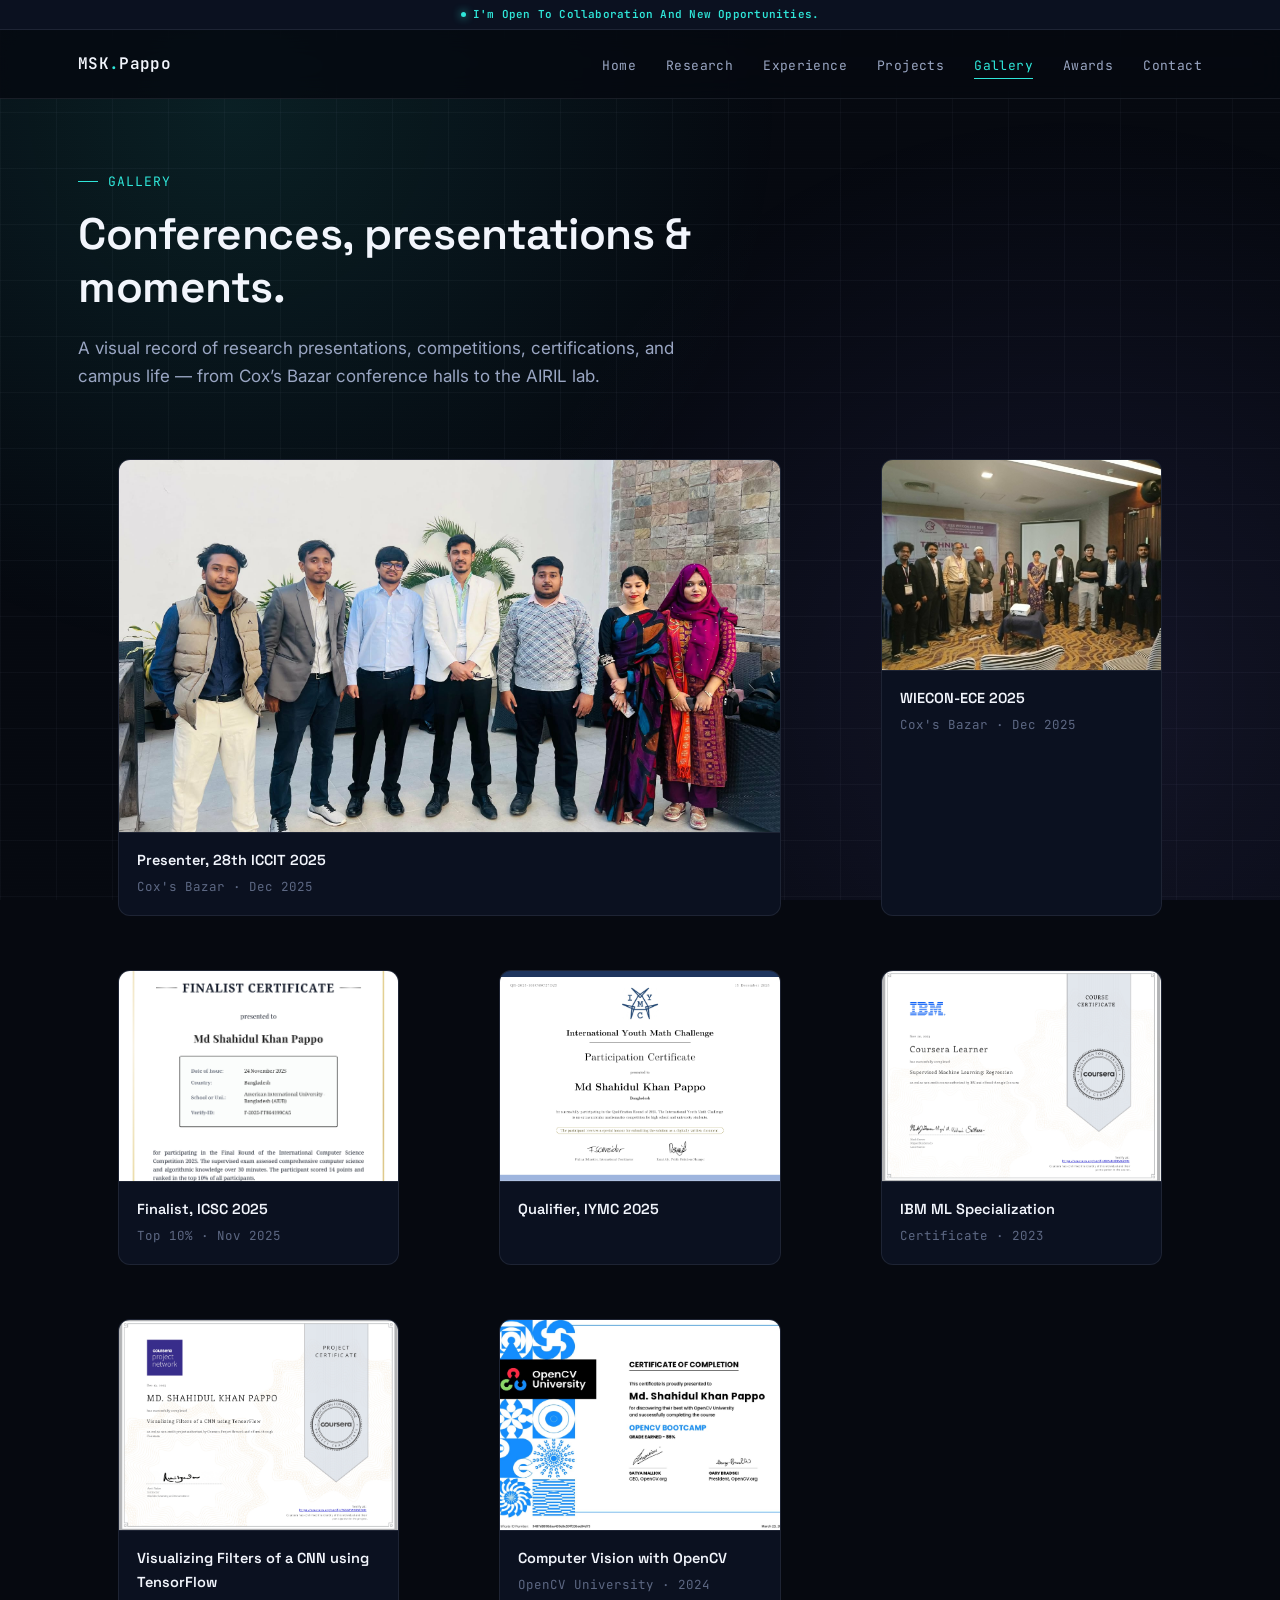
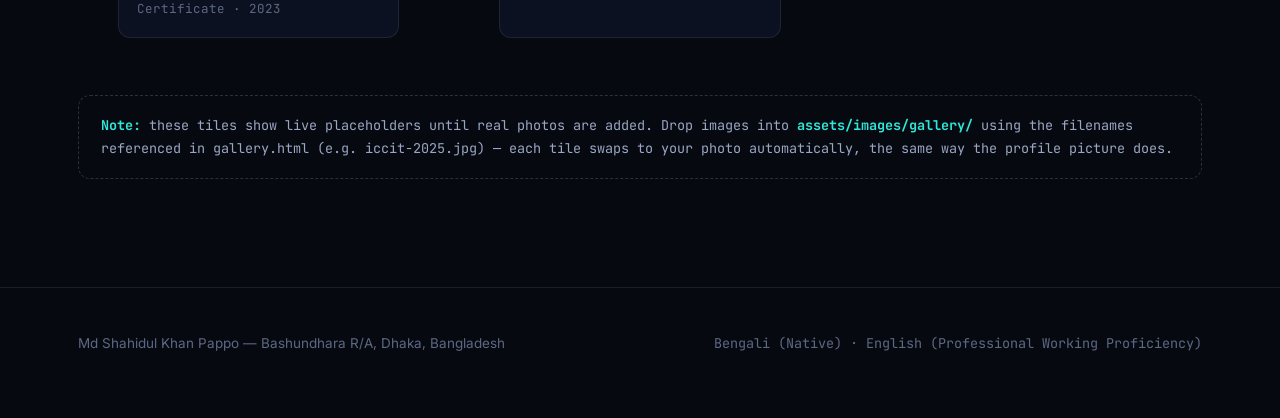
==== gallery.html @ 5ad510ad "Initial commit" ====
<!DOCTYPE html>
<html lang="en">
<head>
<meta charset="UTF-8">
<meta name="viewport" content="width=device-width, initial-scale=1.0">
<title>Gallery — Md Shahidul Khan Pappo</title>
<meta name="description" content="Photo gallery — conferences, presentations, certifications and events attended by Md Shahidul Khan Pappo.">
<link rel="icon" href="assets/images/favicon.svg" type="image/svg+xml">
<link rel="preconnect" href="https://fonts.googleapis.com">
<link rel="preconnect" href="https://fonts.gstatic.com" crossorigin>
<link href="https://fonts.googleapis.com/css2?family=Space+Grotesk:wght@400;500;600;700&family=Inter:wght@400;500;600;700&family=JetBrains+Mono:wght@400;500;600&display=swap" rel="stylesheet">
<link rel="stylesheet" href="css/style.css">
</head>
<body data-page="gallery">

<div id="nav-mount"></div>

<main>
  <section class="section section-tight reveal">
    <p class="section-eyebrow">Gallery</p>
    <h2 class="section-title">Conferences, presentations &amp; moments.</h2>
    <p class="page-lede">A visual record of research presentations, competitions, certifications, and campus life — from Cox&rsquo;s Bazar conference halls to the AIRIL lab.</p>

    <div class="gallery-grid">

      <figure class="gallery-card gallery-card--wide" data-title="Presenter — 28th ICCIT 2025" data-desc="IEEE Bangladesh Section, Cox's Bazar · Dec 19–21, 2025. Presenting RenalAI on explainable CKD prediction.">
        <div class="gallery-media">
          <img src="assets/images/gallery/iccit-2025.jpg" alt="Presenting at ICCIT 2025" onerror="this.style.display='none'; this.nextElementSibling.style.display='flex';">
        </div>
        <figcaption class="gallery-caption">
          <h4>Presenter, 28th ICCIT 2025</h4>
          <p>Cox's Bazar · Dec 2025</p>
        </figcaption>
      </figure>

      <figure class="gallery-card" data-title="Participant — 11th WIECON-ECE 2025" data-desc="IEEE, Cox's Bazar · Dec 22–23, 2025. Presenting OvaSignal AI on ovarian cancer risk prediction.">
        <div class="gallery-media">
          <img src="assets/images/gallery/wiecon-2025.jpg" alt="WIECON-ECE 2025" onerror="this.style.display='none'; this.nextElementSibling.style.display='flex';">
        </div>
        <figcaption class="gallery-caption">
          <h4>WIECON-ECE 2025</h4>
          <p>Cox's Bazar · Dec 2025</p>
        </figcaption>
      </figure>

      <figure class="gallery-card" data-title="Finalist — ICSC 2025" data-desc="International Computer Science Competition — ranked in the top 10% of all global participants, Senior Category.">
        <div class="gallery-media">
          <img src="assets/images/gallery/icsc-2025.jpg" alt="ICSC 2025 Finalist" onerror="this.style.display='none'; this.nextElementSibling.style.display='flex';">
        </div>
        <figcaption class="gallery-caption">
          <h4>Finalist, ICSC 2025</h4>
          <p>Top 10% · Nov 2025</p>
        </figcaption>
      </figure>

      <figure class="gallery-card" data-title="Qualifier — IYMC 2025" data-desc="International Youth Math Challenge — Qualification Round 2025.">
        <div class="gallery-media">
          <img src="assets/images/gallery/iymc-2025.jpg" alt="IYMC 2025 Qualifier" onerror="this.style.display='none'; this.nextElementSibling.style.display='flex';">
        </div>
        <figcaption class="gallery-caption">
          <h4>Qualifier, IYMC 2025</h4>
        </figcaption>
      </figure>

      <figure class="gallery-card" data-title="IBM Machine Learning Specialization" data-desc="Certification covering supervised, unsupervised and deep learning fundamentals.">
        <div class="gallery-media">
          <img src="assets/images/gallery/ibm-ml.jpg" alt="IBM ML Specialization Certificate" onerror="this.style.display='none'; this.nextElementSibling.style.display='flex';">
        </div>
        <figcaption class="gallery-caption">
          <h4>IBM ML Specialization</h4>
          <p>Certificate · 2023</p>
        </figcaption>
      </figure>

      <figure class="gallery-card" data-title="Visualizing Filters of a CNN using TensorFlow" data-desc="Certification covering supervised, unsupervised and deep learning fundamentals.">
        <div class="gallery-media">
          <img src="assets/images/gallery/cnn.jpg" alt="Visualizing Filters of a CNN using TensorFlow" onerror="this.style.display='none'; this.nextElementSibling.style.display='flex';">
        </div>
        <figcaption class="gallery-caption">
          <h4>Visualizing Filters of a CNN using TensorFlow</h4>
          <p>Certificate · 2023</p>
        </figcaption>
      </figure>

      <figure class="gallery-card" data-title="Computer Vision with OpenCV" data-desc="OpenCV University certification in applied computer vision.">
        <div class="gallery-media">
          <img src="assets/images/gallery/opencv-cert.jpg" alt="Computer Vision with OpenCV Certificate" onerror="this.style.display='none'; this.nextElementSibling.style.display='flex';">
        </div>
        <figcaption class="gallery-caption">
          <h4>Computer Vision with OpenCV</h4>
          <p>OpenCV University · 2024</p>
        </figcaption>
      </figure>

    </div>

    <p class="gallery-note">
      <strong>Note:</strong> these tiles show live placeholders until real photos are added. Drop images into
      <strong>assets/images/gallery/</strong> using the filenames referenced in gallery.html (e.g. iccit-2025.jpg) —
      each tile swaps to your photo automatically, the same way the profile picture does.
    </p>
  </section>
</main>

<div id="footer-mount"></div>

<!-- Lightbox -->
<div class="gallery-lightbox" id="galleryLightbox">
  <button class="gallery-lightbox-close" id="galleryLightboxClose">Close ✕</button>
  <div class="gallery-lightbox-inner">
    <div class="gallery-media gallery-lightbox-media" id="galleryLightboxMedia">
      <div class="gallery-placeholder" style="display:flex;">
        <span class="gallery-placeholder-icon" id="galleryLightboxIcon"></span>
      </div>
    </div>
    <div class="gallery-lightbox-body">
      <h4 id="galleryLightboxTitle"></h4>
      <p id="galleryLightboxDesc"></p>
    </div>
  </div>
</div>

<script src="js/script.js"></script>
</body>
</html>
---- css/style.css ----
/* ===========================================================
   MSK Pappo — Portfolio (multi-page)
   Design system: deep-space graphite background with an
   AI-inspired dual accent — electric cyan (primary / signal)
   and violet (secondary / neural). Larger type scale, tighter
   alignment grid, consistent 8px rhythm throughout.
   =========================================================== */

:root {
  --bg: #060910;
  --bg-elevated: #0B1120;
  --surface: #111A2E;
  --surface-hover: #172136;
  --border: rgba(214, 226, 255, 0.09);
  --border-strong: rgba(214, 226, 255, 0.18);

  --text: #F2F5FC;
  --text-muted: #9AA6C3;
  --text-faint: #5D6883;

  /* Primary AI accent — electric cyan (signal / focus) */
  --cyan: #2FE6D9;
  --cyan-rgb: 47, 230, 217;
  --cyan-dim: rgba(47, 230, 217, 0.13);

  /* Secondary AI accent — neural violet (data / depth) */
  --violet: #8E7CFF;
  --violet-rgb: 142, 124, 255;
  --violet-dim: rgba(142, 124, 255, 0.14);

  /* Back-compat aliases used across the stylesheet */
  --gold: var(--cyan);
  --gold-dim: var(--cyan-dim);
  --blue: var(--violet);
  --blue-dim: var(--violet-dim);

  --gradient-ai: linear-gradient(90deg, var(--cyan), var(--violet));

  --font-display: 'Space Grotesk', 'Inter', sans-serif;
  --font-body: 'Inter', sans-serif;
  --font-mono: 'JetBrains Mono', monospace;

  --max-w: 1180px;
  --radius: 12px;
  --radius-lg: 16px;
  --topbar-h: 30px;
}

* { box-sizing: border-box; }

html { scroll-behavior: smooth; }

@media (prefers-reduced-motion: reduce) {
  html { scroll-behavior: auto; }
  * { animation-duration: 0.001ms !important; animation-iteration-count: 1 !important; transition-duration: 0.001ms !important; }
}

body {
  margin: 0;
  background: var(--bg);
  color: var(--text);
  font-family: var(--font-body);
  font-size: 17px;
  line-height: 1.65;
  -webkit-font-smoothing: antialiased;
}

a { color: inherit; text-decoration: none; }
ul { margin: 0; padding: 0; list-style: none; }
h1, h2, h3, h4 { margin: 0; font-family: var(--font-display); }
p { margin: 0; }
img { max-width: 100%; display: block; }

::selection { background: var(--cyan-dim); color: var(--cyan); }

:focus-visible {
  outline: 2px solid var(--cyan);
  outline-offset: 3px;
}

/* Subtle scanline texture */
body::before {
  content: "";
  position: fixed;
  inset: 0;
  pointer-events: none;
  z-index: 0;
  background-image: repeating-linear-gradient(
    to bottom,
    rgba(255,255,255,0.012) 0px,
    rgba(255,255,255,0.012) 1px,
    transparent 1px,
    transparent 3px
  );
  opacity: 0.5;
}

/* Faint AI "circuit / neural grid" backdrop, fixed behind everything */
body::after {
  content: "";
  position: fixed;
  inset: 0;
  z-index: 0;
  pointer-events: none;
  background-image:
    radial-gradient(circle at 18% 12%, rgba(var(--cyan-rgb), 0.10), transparent 42%),
    radial-gradient(circle at 84% 78%, rgba(var(--violet-rgb), 0.10), transparent 46%),
    linear-gradient(rgba(214, 226, 255, 0.035) 1px, transparent 1px),
    linear-gradient(90deg, rgba(214, 226, 255, 0.035) 1px, transparent 1px);
  background-size: auto, auto, 56px 56px, 56px 56px;
}

/* ---------------- Promotion topbar ---------------- */
.topbar {
  position: relative;
  z-index: 90;
  display: flex;
  align-items: center;
  justify-content: center;
  gap: 7px;
  min-height: var(--topbar-h);
  padding: 5px 20px;
  background: var(--bg-elevated);
  border-bottom: 1px solid var(--border);
  font-family: var(--font-mono);
  font-size: 11px;
  font-weight: 600;
  letter-spacing: 0.02em;
  text-align: center;
  color: var(--cyan);
  animation: topbarBlink 4s linear infinite, topbarFlash 1s steps(1) infinite;
}
.topbar::before {
  content: "";
  width: 5px;
  height: 5px;
  flex-shrink: 0;
  border-radius: 50%;
  background: currentColor;
  box-shadow: 0 0 8px currentColor;
}
@keyframes topbarBlink {
  0%, 20%   { color: var(--cyan); }
  25%, 45%  { color: var(--violet); }
  50%, 70%  { color: #FF6B81; }
  75%, 95%  { color: #FFD166; }
  100%      { color: var(--cyan); }
}
@keyframes topbarFlash {
  0%, 49%  { opacity: 1; }
  50%, 100% { opacity: 0.4; }
}
@media (max-width: 560px) {
  .topbar { font-size: 10.5px; padding: 5px 14px; }
}

.scan-progress {
  position: fixed;
  top: 0; left: 0;
  height: 2px;
  width: 0%;
  background: var(--gradient-ai);
  z-index: 1000;
  transition: width 0.1s linear;
}

/* ---------------- Nav ---------------- */
.nav-wrap {
  position: sticky;
  top: 0;
  z-index: 100;
  backdrop-filter: blur(12px);
  background: rgba(6, 9, 16, 0.82);
  border-bottom: 1px solid var(--border);
}

.nav {
  max-width: var(--max-w);
  margin: 0 auto;
  padding: 20px 28px;
  display: flex;
  align-items: center;
  justify-content: space-between;
  gap: 20px;
}

.nav-mark {
  font-family: var(--font-mono);
  font-size: 16px;
  font-weight: 600;
  letter-spacing: 0.02em;
  color: var(--text);
  flex-shrink: 0;
}
.nav-mark span { color: var(--cyan); }

.nav-links { display: flex; align-items: center; gap: 30px; flex-wrap: wrap; }

.nav-links a {
  font-family: var(--font-mono);
  font-size: 13px;
  letter-spacing: 0.03em;
  color: var(--text-muted);
  transition: color 0.2s ease;
  white-space: nowrap;
  padding-bottom: 4px;
  border-bottom: 1px solid transparent;
}
.nav-links a:hover { color: var(--cyan); }
.nav-links a.active { color: var(--cyan); border-bottom-color: var(--cyan); }

.nav-toggle {
  display: none;
  flex-direction: column;
  gap: 5px;
  background: none;
  border: none;
  cursor: pointer;
  padding: 6px;
  flex-shrink: 0;
}
.nav-toggle span { width: 22px; height: 2px; background: var(--text); display: block; }

/* ---------------- Layout helpers ---------------- */
.section {
  max-width: var(--max-w);
  margin: 0 auto;
  padding: 108px 28px;
  position: relative;
  z-index: 1;
}
.section-tight { padding-top: 72px; }

.section-eyebrow {
  font-family: var(--font-mono);
  font-size: 13px;
  color: var(--cyan);
  letter-spacing: 0.08em;
  text-transform: uppercase;
  margin-bottom: 16px;
  display: flex;
  align-items: center;
  gap: 10px;
}
.section-eyebrow::before {
  content: "";
  width: 20px; height: 1px;
  background: var(--cyan);
  display: inline-block;
}

.section-title {
  font-size: clamp(30px, 4.2vw, 44px);
  font-weight: 600;
  line-height: 1.2;
  max-width: 780px;
  margin-bottom: 52px;
  letter-spacing: -0.01em;
}

.page-lede {
  color: var(--text-muted);
  max-width: 660px;
  font-size: 17px;
  margin-top: -32px;
  margin-bottom: 52px;
}

/* ---------------- Cover page ---------------- */
.cover-page {
  min-height: calc(100svh - var(--topbar-h));
  display: flex;
  flex-direction: column;
  align-items: center;
  justify-content: center;
  text-align: center;
  position: relative;
  padding: 40px 24px;
  overflow: hidden;
}

.cover-bg {
  position: absolute;
  inset: 0;
  z-index: 0;
  opacity: 0.55;
}
.cover-bg path {
  fill: none;
  stroke: var(--border-strong);
  stroke-width: 1;
}
.cover-bg .glow-line {
  stroke: var(--cyan);
  opacity: 0.4;
  stroke-dasharray: 900;
  stroke-dashoffset: 900;
  animation: coverDraw 4s ease forwards 0.3s;
}
.cover-bg .glow-line-2 {
  stroke: var(--violet);
  opacity: 0.3;
  stroke-dasharray: 900;
  stroke-dashoffset: 900;
  animation: coverDraw 4s ease forwards 0.7s;
}
@keyframes coverDraw { to { stroke-dashoffset: 0; } }

.cover-content { position: relative; z-index: 1; max-width: 740px; }

.cover-eyebrow {
  display: inline-flex;
  align-items: center;
  gap: 9px;
  font-family: var(--font-mono);
  font-size: 13.5px;
  color: var(--cyan);
  letter-spacing: 0.08em;
  text-transform: uppercase;
  margin-bottom: 30px;
}
.cover-eyebrow .dot {
  width: 7px; height: 7px; border-radius: 50%;
  background: var(--cyan); box-shadow: 0 0 10px var(--cyan);
  animation: pulse 2s ease-in-out infinite;
}
@keyframes pulse { 0%, 100% { opacity: 1; } 50% { opacity: 0.35; } }

.cover-photo {
  width: clamp(180px, 20vw, 260px);
  height: clamp(180px, 20vw, 260px);
  margin: 0 auto 40px;
  padding: 7px;
  border-radius: 32px;
  background: var(--gradient-ai);
  position: relative;
}
.cover-photo::before {
  content: "";
  position: absolute; inset: -16px;
  border-radius: 44px;
  background: var(--gradient-ai);
  opacity: 0.32;
  filter: blur(28px);
  z-index: -1;
}
.cover-photo::after {
  content: "";
  position: absolute; inset: -14px;
  border-radius: 42px;
  border: 1px solid rgba(var(--cyan-rgb), 0.28);
  pointer-events: none;
}
.cover-photo img {
  width: 100%; height: 100%;
  object-fit: cover;
  border-radius: 26px;
  display: block;
  background: var(--surface);
}

.cover-title {
  font-size: clamp(42px, 7.2vw, 76px);
  font-weight: 700;
  letter-spacing: -0.02em;
  line-height: 1.05;
  margin-bottom: 22px;
}

.cover-role {
  font-size: clamp(16px, 2.1vw, 19px);
  color: var(--text-muted);
  max-width: 560px;
  margin: 0 auto 46px;
}
.cover-role strong { color: var(--violet); font-weight: 500; }

.cover-actions {
  display: flex;
  gap: 16px;
  justify-content: center;
  flex-wrap: wrap;
  margin-bottom: 32px;
}

.cover-social {
  display: flex;
  gap: 14px;
  justify-content: center;
  flex-wrap: wrap;
  margin-bottom: 40px;
}
.social-icon {
  width: 48px; height: 48px;
  display: flex; align-items: center; justify-content: center;
  border: 1px solid var(--border-strong);
  border-radius: 13px;
  background: var(--bg-elevated);
  color: var(--text-muted);
  transition: color 0.2s ease, border-color 0.2s ease, transform 0.2s ease, box-shadow 0.2s ease;
}
.social-icon svg { width: 20px; height: 20px; }
.social-icon:hover {
  color: var(--cyan);
  border-color: var(--cyan);
  transform: translateY(-3px);
  box-shadow: 0 10px 24px -12px rgba(var(--cyan-rgb), 0.55);
}

.cover-links {
  display: flex;
  gap: 24px;
  justify-content: center;
  flex-wrap: wrap;
}
.cover-links a {
  font-family: var(--font-mono);
  font-size: 12.5px;
  color: var(--text-faint);
  letter-spacing: 0.02em;
  transition: color 0.2s ease;
}
.cover-links a:hover { color: var(--cyan); }

.cover-scroll {
  position: absolute;
  bottom: 34px;
  left: 50%;
  transform: translateX(-50%);
  font-family: var(--font-mono);
  font-size: 11px;
  color: var(--text-faint);
  display: flex;
  flex-direction: column;
  align-items: center;
  gap: 8px;
}
.cover-scroll .line {
  width: 1px; height: 26px;
  background: linear-gradient(to bottom, var(--cyan), transparent);
  animation: scrollLine 2s ease-in-out infinite;
}
@keyframes scrollLine { 0%, 100% { opacity: 0.3; } 50% { opacity: 1; } }

/* ---------------- Hero (home page) ---------------- */
.hero {
  max-width: var(--max-w);
  margin: 0 auto;
  padding: 92px 28px 64px;
  position: relative;
  z-index: 1;
}

.hero-grid {
  display: grid;
  grid-template-columns: auto 1fr;
  gap: 52px;
  align-items: center;
}

.hero-photo {
  width: clamp(280px, 32vw, 420px);
  height: clamp(280px, 32vw, 420px);
  border-radius: 32px;
  padding: 8px;
  background: var(--gradient-ai);
  position: relative;
  flex-shrink: 0;
}
.hero-photo::before {
  content: "";
  position: absolute; inset: -14px;
  border-radius: 38px;
  background: var(--gradient-ai);
  opacity: 0.24;
  filter: blur(24px);
  z-index: -1;
}
.hero-photo::after {
  content: "";
  position: absolute; inset: -12px;
  border-radius: 36px;
  border: 1px solid rgba(var(--cyan-rgb), 0.26);
  pointer-events: none;
}
.hero-photo img {
  width: 100%; height: 100%;
  object-fit: cover;
  border-radius: 22px;
  display: block;
  background: var(--surface);
}

.eyebrow {
  display: inline-flex;
  align-items: center;
  gap: 9px;
  font-family: var(--font-mono);
  font-size: 13px;
  color: var(--cyan);
  letter-spacing: 0.05em;
  margin-bottom: 22px;
}
.dot {
  width: 7px; height: 7px; border-radius: 50%;
  background: var(--cyan); box-shadow: 0 0 10px var(--cyan);
  animation: pulse 2s ease-in-out infinite;
}

.hero-title {
  font-size: clamp(36px, 5.2vw, 56px);
  font-weight: 700;
  line-height: 1.05;
  letter-spacing: -0.02em;
  margin-bottom: 18px;
}

.hero-role {
  font-size: clamp(16px, 2vw, 19px);
  color: var(--violet);
  font-weight: 500;
  margin-bottom: 20px;
  max-width: 580px;
}

.hero-desc {
  color: var(--text-muted);
  font-size: 16.5px;
  max-width: 580px;
  margin-bottom: 32px;
}

.hero-actions { display: flex; gap: 16px; margin-bottom: 28px; flex-wrap: wrap; }

.hero-social { display: flex; gap: 12px; flex-wrap: wrap; margin-bottom: 40px; }

.btn {
  font-family: var(--font-mono);
  font-size: 14px;
  padding: 15px 28px;
  border-radius: 7px;
  border: 1px solid transparent;
  cursor: pointer;
  transition: all 0.2s ease;
  display: inline-block;
}
.btn-primary {
  background: var(--gradient-ai);
  color: #06101A;
  font-weight: 600;
  box-shadow: 0 8px 24px -8px rgba(var(--cyan-rgb), 0.45);
}
.btn-primary:hover { transform: translateY(-1px); box-shadow: 0 10px 30px -6px rgba(var(--cyan-rgb), 0.6); }
.btn-ghost { border-color: var(--border-strong); color: var(--text); }
.btn-ghost:hover { border-color: var(--cyan); color: var(--cyan); }

.hero-stats { display: flex; gap: 44px; flex-wrap: wrap; }
.stat { display: flex; flex-direction: column; gap: 5px; }
.stat-num { font-family: var(--font-mono); font-size: 26px; font-weight: 600; color: var(--text); }
.stat-label { font-size: 12.5px; color: var(--text-faint); letter-spacing: 0.02em; }

/* ---------------- About ---------------- */
.about-body p { color: var(--text-muted); max-width: 720px; margin-bottom: 20px; font-size: 16.5px; }
.about-tags { display: flex; flex-wrap: wrap; gap: 11px; margin-top: 26px; }
.about-tags span {
  font-family: var(--font-mono); font-size: 12.5px; color: var(--cyan);
  background: var(--cyan-dim); border: 1px solid rgba(var(--cyan-rgb), 0.3);
  padding: 8px 15px; border-radius: 20px;
}

/* ---------------- Publications ---------------- */
.pub-list {
  display: flex; flex-direction: column; gap: 1px;
  background: var(--border); border: 1px solid var(--border);
  border-radius: var(--radius); overflow: hidden;
}
.pub-card { background: var(--bg-elevated); padding: 30px 32px; transition: background 0.2s ease; }
.pub-card:hover { background: var(--surface-hover); }
.pub-journal { border-left: 3px solid var(--cyan); }
.pub-meta { display: flex; justify-content: space-between; align-items: center; margin-bottom: 14px; flex-wrap: wrap; gap: 8px; }
.pub-tag { font-family: var(--font-mono); font-size: 11.5px; color: var(--cyan); letter-spacing: 0.04em; text-transform: uppercase; }
.pub-year { font-family: var(--font-mono); font-size: 12.5px; color: var(--text-faint); }
.pub-card h3 { font-size: 19px; font-weight: 600; line-height: 1.45; margin-bottom: 12px; max-width: 800px; }
.pub-venue { color: var(--text-muted); font-size: 14.5px; margin-bottom: 12px; }
.pub-link { font-family: var(--font-mono); font-size: 13px; color: var(--violet); word-break: break-word; }
.pub-link:hover { text-decoration: underline; }

.conf-note { margin-top: 30px; padding-top: 26px; border-top: 1px solid var(--border); display: flex; flex-direction: column; gap: 9px; }
.conf-note p { color: var(--text-muted); font-size: 14.5px; }
.conf-note strong { color: var(--text); }

/* ---------------- Timeline ---------------- */
.timeline { display: flex; flex-direction: column; }
.timeline-item { display: grid; grid-template-columns: 200px 1fr; gap: 28px; padding: 30px 0; border-top: 1px solid var(--border); }
.timeline-item:last-child { border-bottom: 1px solid var(--border); }
.timeline-date { font-family: var(--font-mono); font-size: 13px; color: var(--cyan); padding-top: 3px; }
.timeline-body h3 { font-size: 20px; margin-bottom: 7px; }
.timeline-org { color: var(--violet); font-size: 14px; margin-bottom: 11px; font-weight: 500; }
.timeline-body p:not(.timeline-org) { color: var(--text-muted); font-size: 15px; max-width: 640px; }

/* ---------------- Projects ---------------- */
.project-grid { display: grid; grid-template-columns: repeat(2, 1fr); gap: 22px; align-items: stretch; }
.project-card {
  background: var(--bg-elevated); border: 1px solid var(--border); border-radius: var(--radius);
  padding: 30px; display: flex; flex-direction: column; gap: 16px;
  transition: border-color 0.2s ease, transform 0.2s ease, box-shadow 0.2s ease;
}
.project-card:hover { border-color: rgba(var(--cyan-rgb), 0.4); transform: translateY(-3px); box-shadow: 0 16px 32px -18px rgba(var(--cyan-rgb), 0.35); }
.project-head { display: flex; justify-content: space-between; align-items: baseline; gap: 12px; }
.project-head h3 { font-size: 20px; }
.project-year { font-family: var(--font-mono); font-size: 12px; color: var(--text-faint); white-space: nowrap; }
.project-card > p { color: var(--text-muted); font-size: 15px; }
.project-metrics { display: flex; flex-wrap: wrap; gap: 8px; }
.project-metrics span { font-family: var(--font-mono); font-size: 12px; color: var(--cyan); background: var(--cyan-dim); padding: 5px 10px; border-radius: 4px; }
.project-stack { display: flex; flex-wrap: wrap; gap: 8px; }
.project-stack span { font-family: var(--font-mono); font-size: 12px; color: var(--text-muted); border: 1px solid var(--border-strong); padding: 5px 10px; border-radius: 4px; }
.project-link { margin-top: auto; padding-top: 8px; font-family: var(--font-mono); font-size: 13px; color: var(--violet); }
.project-link:hover { text-decoration: underline; }

/* ---------------- Skills ---------------- */
.skills-grid { display: grid; grid-template-columns: repeat(2, 1fr); gap: 1px; background: var(--border); border: 1px solid var(--border); border-radius: var(--radius); overflow: hidden; }
.skill-track { background: var(--bg-elevated); padding: 26px 30px; }
.skill-track h4 { font-family: var(--font-mono); font-size: 13.5px; color: var(--cyan); letter-spacing: 0.02em; margin-bottom: 11px; }
.skill-track p { color: var(--text-muted); font-size: 14.5px; line-height: 1.75; }

/* ---------------- Awards page ---------------- */
.ach-grid { display: grid; grid-template-columns: repeat(2, 1fr); gap: 40px; }
.ach-col h4 { font-family: var(--font-mono); font-size: 13.5px; color: var(--cyan); letter-spacing: 0.02em; margin-bottom: 20px; }
.ach-list { display: flex; flex-direction: column; gap: 17px; }
.ach-list li { display: flex; flex-direction: column; gap: 4px; font-size: 14.5px; color: var(--text); padding-bottom: 17px; border-bottom: 1px solid var(--border); }
.ach-list li:last-child { border-bottom: none; padding-bottom: 0; }
.ach-sub { color: var(--text-faint); font-size: 13px; }

.award-banner {
  display: flex; align-items: center; gap: 18px;
  background: var(--cyan-dim); border: 1px solid rgba(var(--cyan-rgb),0.32);
  border-radius: var(--radius); padding: 22px 26px; margin-bottom: 52px;
}
.award-banner .badge {
  font-family: var(--font-mono); font-size: 24px; color: var(--cyan);
  background: var(--gradient-ai); -webkit-background-clip: text; background-clip: text; -webkit-text-fill-color: transparent;
}
.award-banner p { color: var(--text-muted); font-size: 14.5px; }
.award-banner strong { color: var(--text); }

/* ---------------- Contact ---------------- */
.contact-desc { color: var(--text-muted); max-width: 580px; margin-bottom: 48px; font-size: 16.5px; }
.contact-grid { display: grid; grid-template-columns: repeat(3, 1fr); gap: 16px; }
.contact-card {
  background: var(--bg-elevated); border: 1px solid var(--border); border-radius: var(--radius);
  padding: 22px 24px; display: flex; flex-direction: column; gap: 7px;
  transition: border-color 0.2s ease, transform 0.2s ease;
}
.contact-card:hover { border-color: var(--cyan); transform: translateY(-2px); }
.contact-label { font-family: var(--font-mono); font-size: 11.5px; color: var(--text-faint); letter-spacing: 0.04em; text-transform: uppercase; }
.contact-value { font-size: 15px; color: var(--text); word-break: break-word; }

/* ---------------- Gallery page ---------------- */
.gallery-grid {
  display: grid;
  grid-template-columns: repeat(3, 1fr);
  gap: 20px;
}
.gallery-card {
  position: relative;
  border-radius: var(--radius);
  overflow: hidden;
  border: 1px solid var(--border);
  background: var(--bg-elevated);
  cursor: pointer;
  transition: transform 0.25s ease, border-color 0.25s ease, box-shadow 0.25s ease;
}
.gallery-card:hover {
  transform: translateY(-4px);
  border-color: rgba(var(--cyan-rgb), 0.4);
  box-shadow: 0 18px 36px -18px rgba(var(--cyan-rgb), 0.4);
}
.gallery-card--wide { grid-column: span 2; }
.gallery-media {
  aspect-ratio: 4 / 3;
  width: 100%;
  display: flex;
  align-items: center;
  justify-content: center;
  position: relative;
  overflow: hidden;
}
.gallery-card--wide .gallery-media { aspect-ratio: 16 / 9; }
.gallery-media img { width: 100%; height: 100%; object-fit: cover; }
.gallery-placeholder {
  width: 100%; height: 100%;
  display: flex; align-items: center; justify-content: center;
  background: linear-gradient(135deg, rgba(var(--cyan-rgb), 0.16), rgba(var(--violet-rgb), 0.16));
  position: relative;
}
.gallery-placeholder::before {
  content: "";
  position: absolute; inset: 0;
  background-image:
    linear-gradient(rgba(214, 226, 255, 0.06) 1px, transparent 1px),
    linear-gradient(90deg, rgba(214, 226, 255, 0.06) 1px, transparent 1px);
  background-size: 22px 22px;
}
.gallery-placeholder-icon {
  font-family: var(--font-mono);
  font-size: 13px;
  color: var(--text-muted);
  letter-spacing: 0.04em;
  text-transform: uppercase;
  position: relative;
  z-index: 1;
  text-align: center;
  padding: 0 20px;
}
.gallery-caption {
  padding: 16px 18px 18px;
  border-top: 1px solid var(--border);
}
.gallery-caption h4 { font-size: 14.5px; font-weight: 600; margin-bottom: 4px; }
.gallery-caption p { font-size: 12.5px; color: var(--text-faint); font-family: var(--font-mono); }

.gallery-note {
  margin-top: 40px;
  padding: 18px 22px;
  border: 1px dashed var(--border-strong);
  border-radius: var(--radius);
  color: var(--text-muted);
  font-size: 13.5px;
  font-family: var(--font-mono);
  line-height: 1.7;
}
.gallery-note strong { color: var(--cyan); }

.gallery-lightbox {
  position: fixed; inset: 0; z-index: 500;
  background: rgba(5, 7, 13, 0.92);
  display: none;
  align-items: center; justify-content: center;
  padding: 40px;
  backdrop-filter: blur(6px);
}
.gallery-lightbox.open { display: flex; }
.gallery-lightbox-inner {
  max-width: 720px; width: 100%;
  background: var(--bg-elevated);
  border: 1px solid var(--border-strong);
  border-radius: var(--radius-lg);
  overflow: hidden;
}
.gallery-lightbox-media { aspect-ratio: 16/10; }
.gallery-lightbox-body { padding: 22px 26px 26px; }
.gallery-lightbox-body h4 { font-size: 17px; margin-bottom: 6px; }
.gallery-lightbox-body p { color: var(--text-muted); font-size: 14px; }
.gallery-lightbox-close {
  position: absolute; top: 28px; right: 32px;
  font-family: var(--font-mono); font-size: 13px; color: var(--text-muted);
  border: 1px solid var(--border-strong); border-radius: 6px;
  padding: 8px 14px; cursor: pointer; background: none;
}
.gallery-lightbox-close:hover { color: var(--cyan); border-color: var(--cyan); }

/* ---------------- Footer ---------------- */
.site-footer { border-top: 1px solid var(--border); position: relative; z-index: 1; }
.footer-inner {
  max-width: var(--max-w); margin: 0 auto; padding: 44px 28px 64px;
  display: flex; justify-content: space-between; flex-wrap: wrap; gap: 10px;
}
.footer-inner p { color: var(--text-faint); font-size: 13.5px; }
.footer-meta { font-family: var(--font-mono); font-size: 12px; }

/* ---------------- Page reveal ---------------- */
.reveal { opacity: 0; transform: translateY(16px); transition: opacity 0.6s ease, transform 0.6s ease; }
.reveal.is-visible { opacity: 1; transform: none; }

/* ---------------- Responsive ---------------- */
@media (max-width: 960px) {
  .hero-grid { grid-template-columns: 1fr; text-align: left; }
  .hero-photo { width: 240px; height: 240px; border-radius: 24px; }
  .hero-photo img { border-radius: 16px; }
  .project-grid { grid-template-columns: 1fr; }
  .ach-grid { grid-template-columns: 1fr; gap: 34px; }
  .contact-grid { grid-template-columns: 1fr 1fr; }
  .skills-grid { grid-template-columns: 1fr; }
  .timeline-item { grid-template-columns: 1fr; gap: 10px; }
  .gallery-grid { grid-template-columns: repeat(2, 1fr); }
  .gallery-card--wide { grid-column: span 2; }
}

@media (max-width: 640px) {
  .nav-links {
    position: absolute; top: 100%; left: 0; right: 0;
    flex-direction: column; align-items: flex-start; background: var(--bg-elevated);
    border-bottom: 1px solid var(--border); padding: 18px 28px; gap: 18px;
    display: none;
  }
  .nav-links.open { display: flex; }
  .nav-toggle { display: flex; }
  .section { padding: 68px 20px; }
  .hero { padding: 52px 20px 44px; }
  .contact-grid { grid-template-columns: 1fr; }
  .hero-stats { gap: 26px; }
  .cover-title { font-size: 42px; }
  .gallery-grid { grid-template-columns: 1fr; }
  .gallery-card--wide { grid-column: span 1; }
}
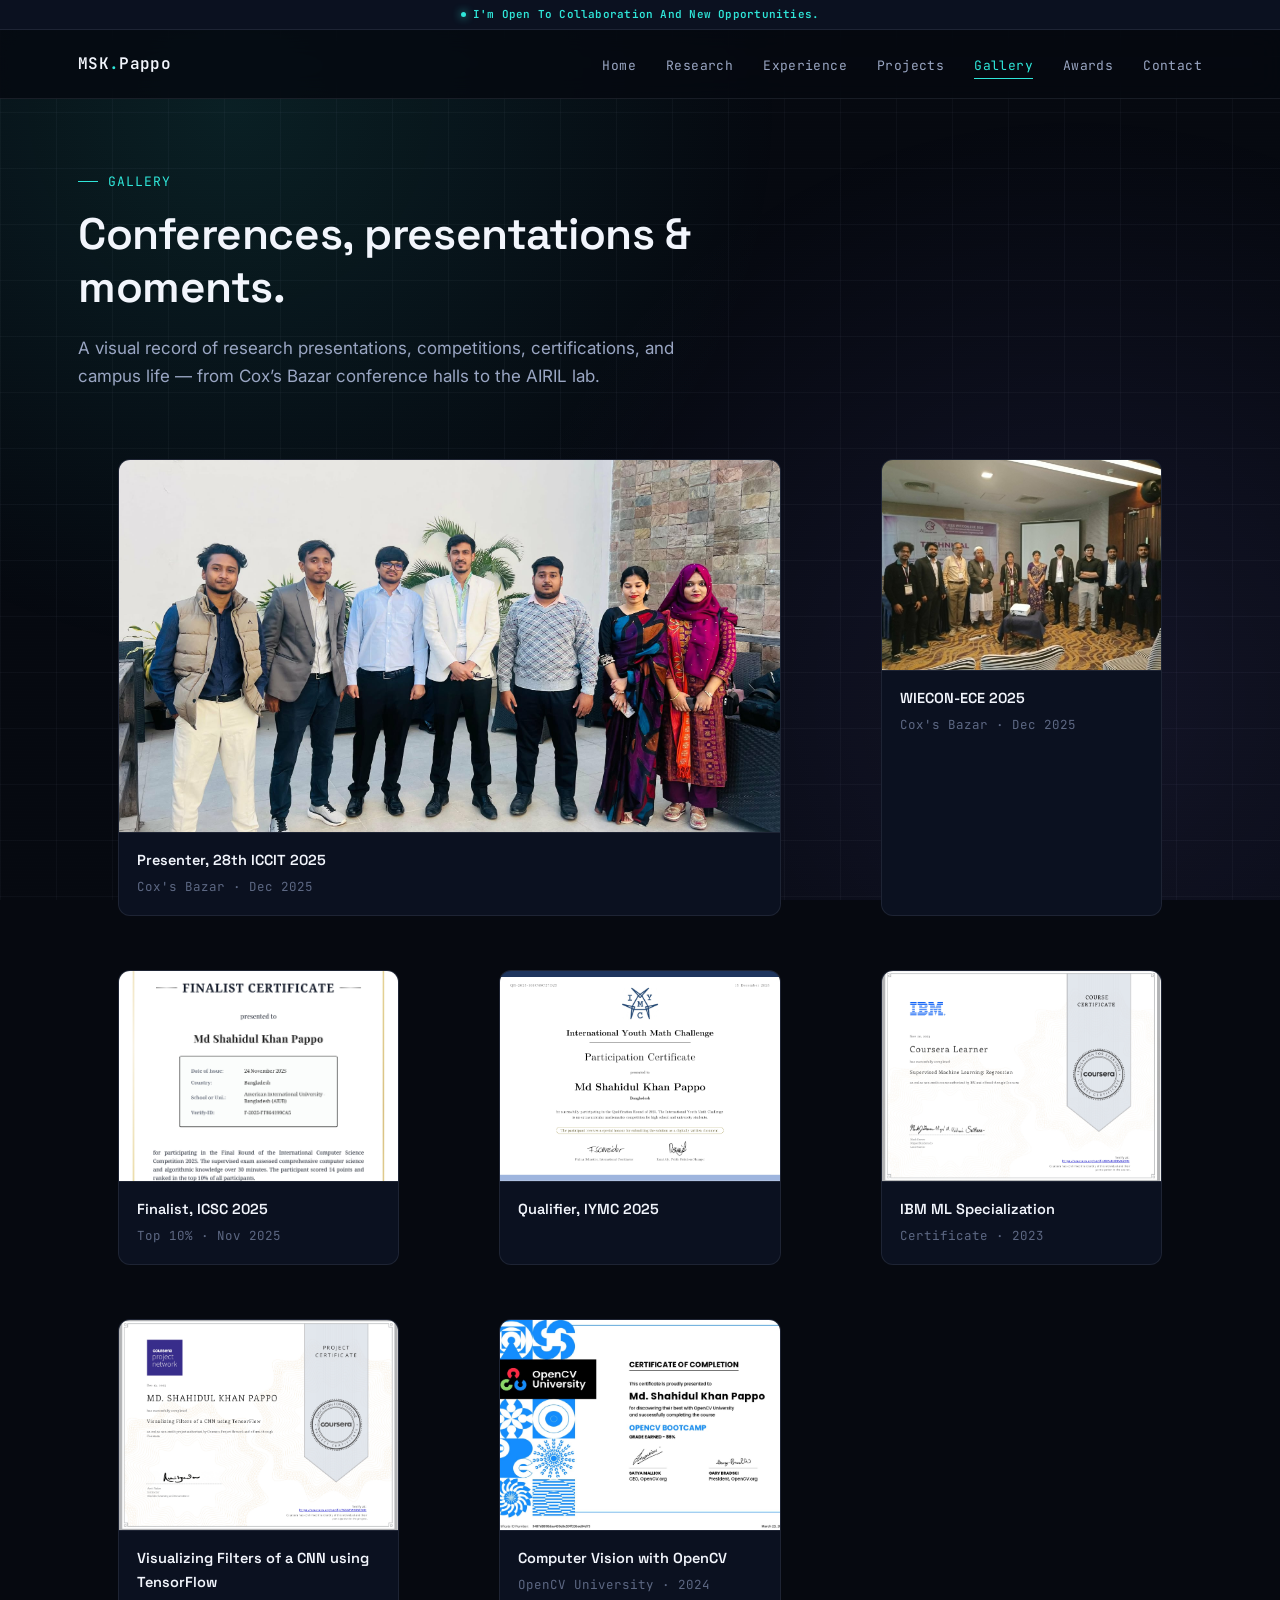
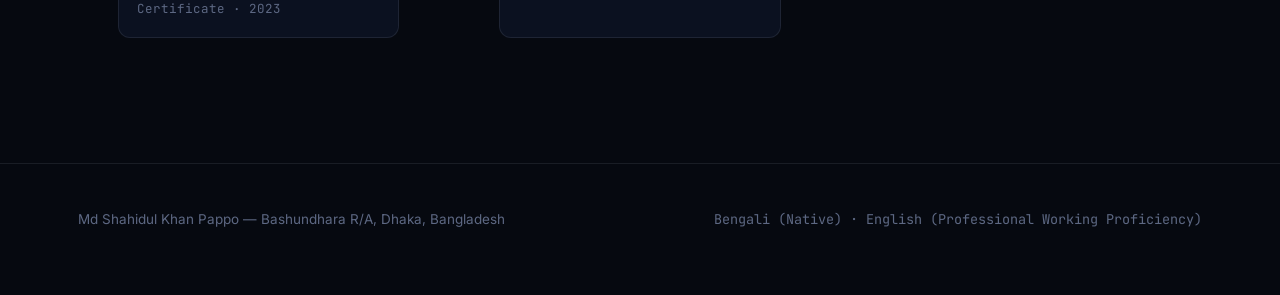
==== commit 0c8e5345: "Remove gallery note about placeholder images Removed note about live placeholders for gallery images" ====
--- a/gallery.html
+++ b/gallery.html
@@ -93,12 +93,6 @@
       </figure>
 
     </div>
-
-    <p class="gallery-note">
-      <strong>Note:</strong> these tiles show live placeholders until real photos are added. Drop images into
-      <strong>assets/images/gallery/</strong> using the filenames referenced in gallery.html (e.g. iccit-2025.jpg) —
-      each tile swaps to your photo automatically, the same way the profile picture does.
-    </p>
   </section>
 </main>
 
